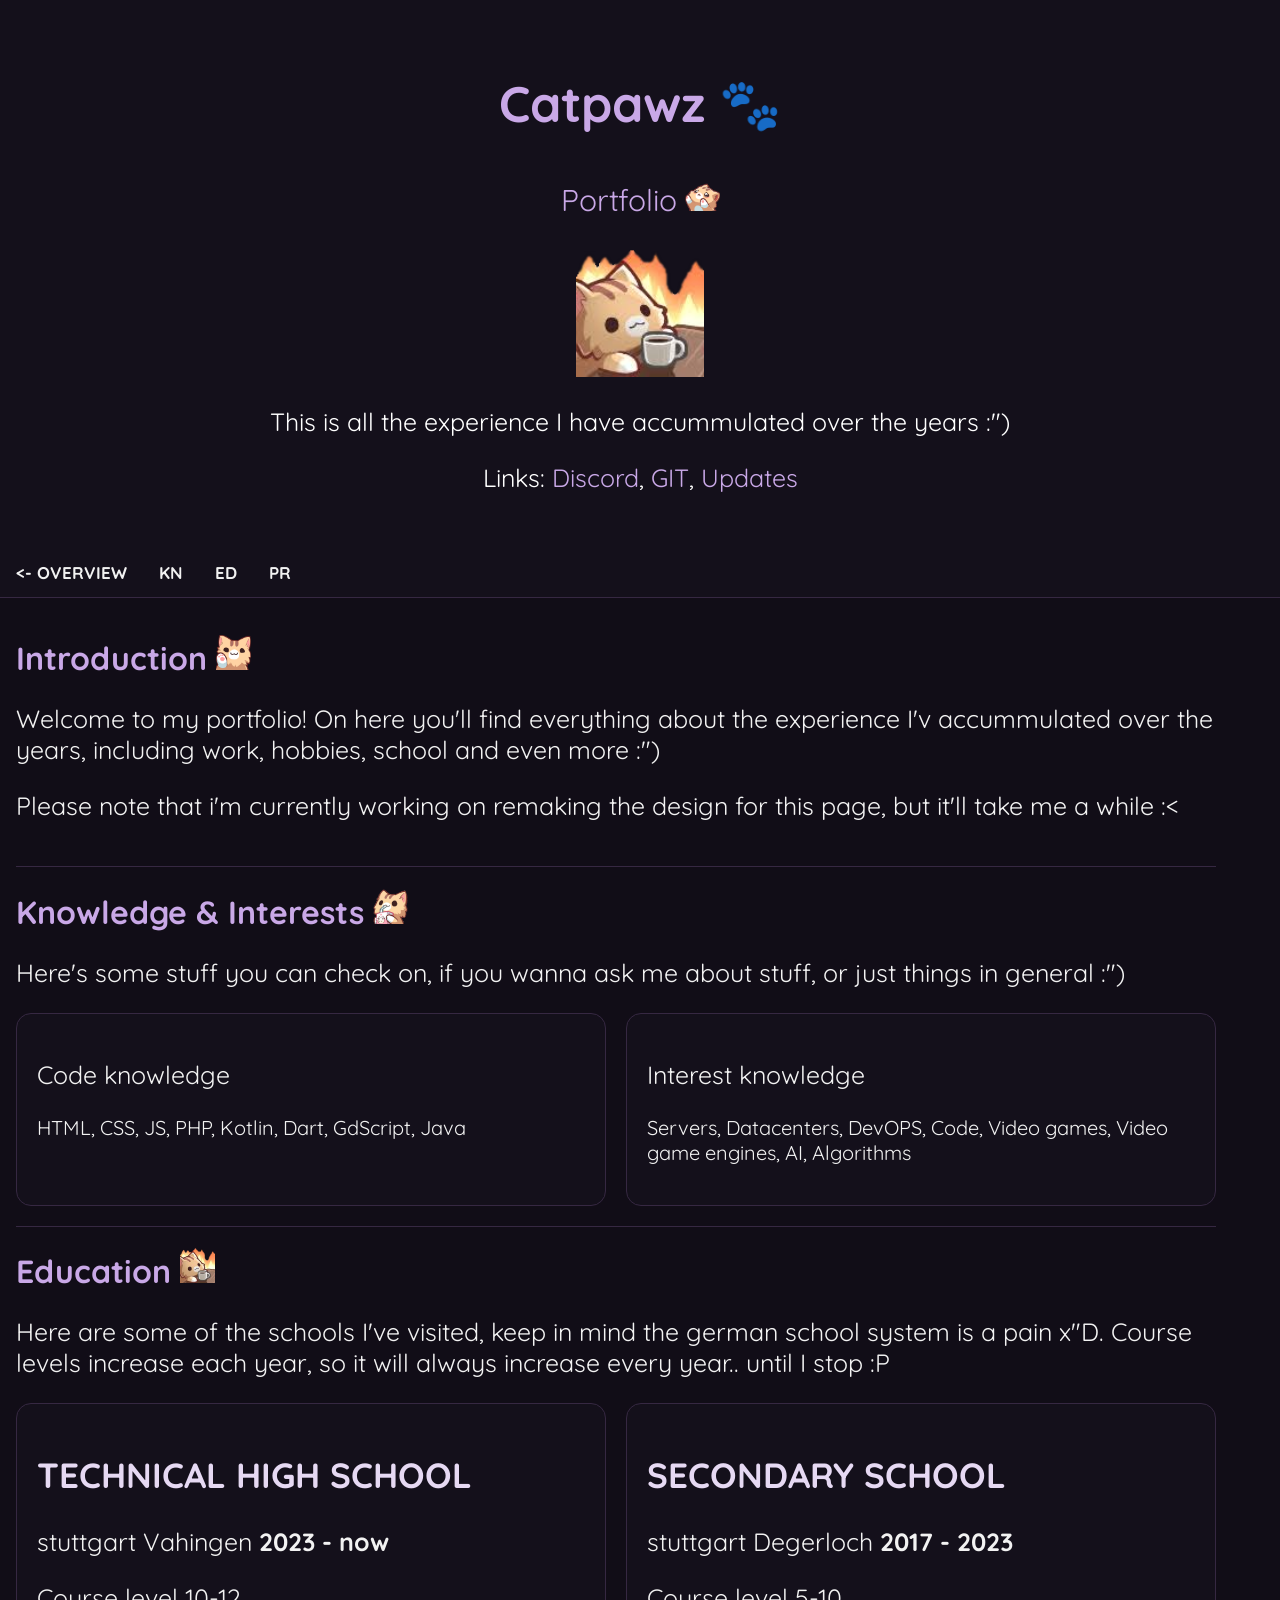
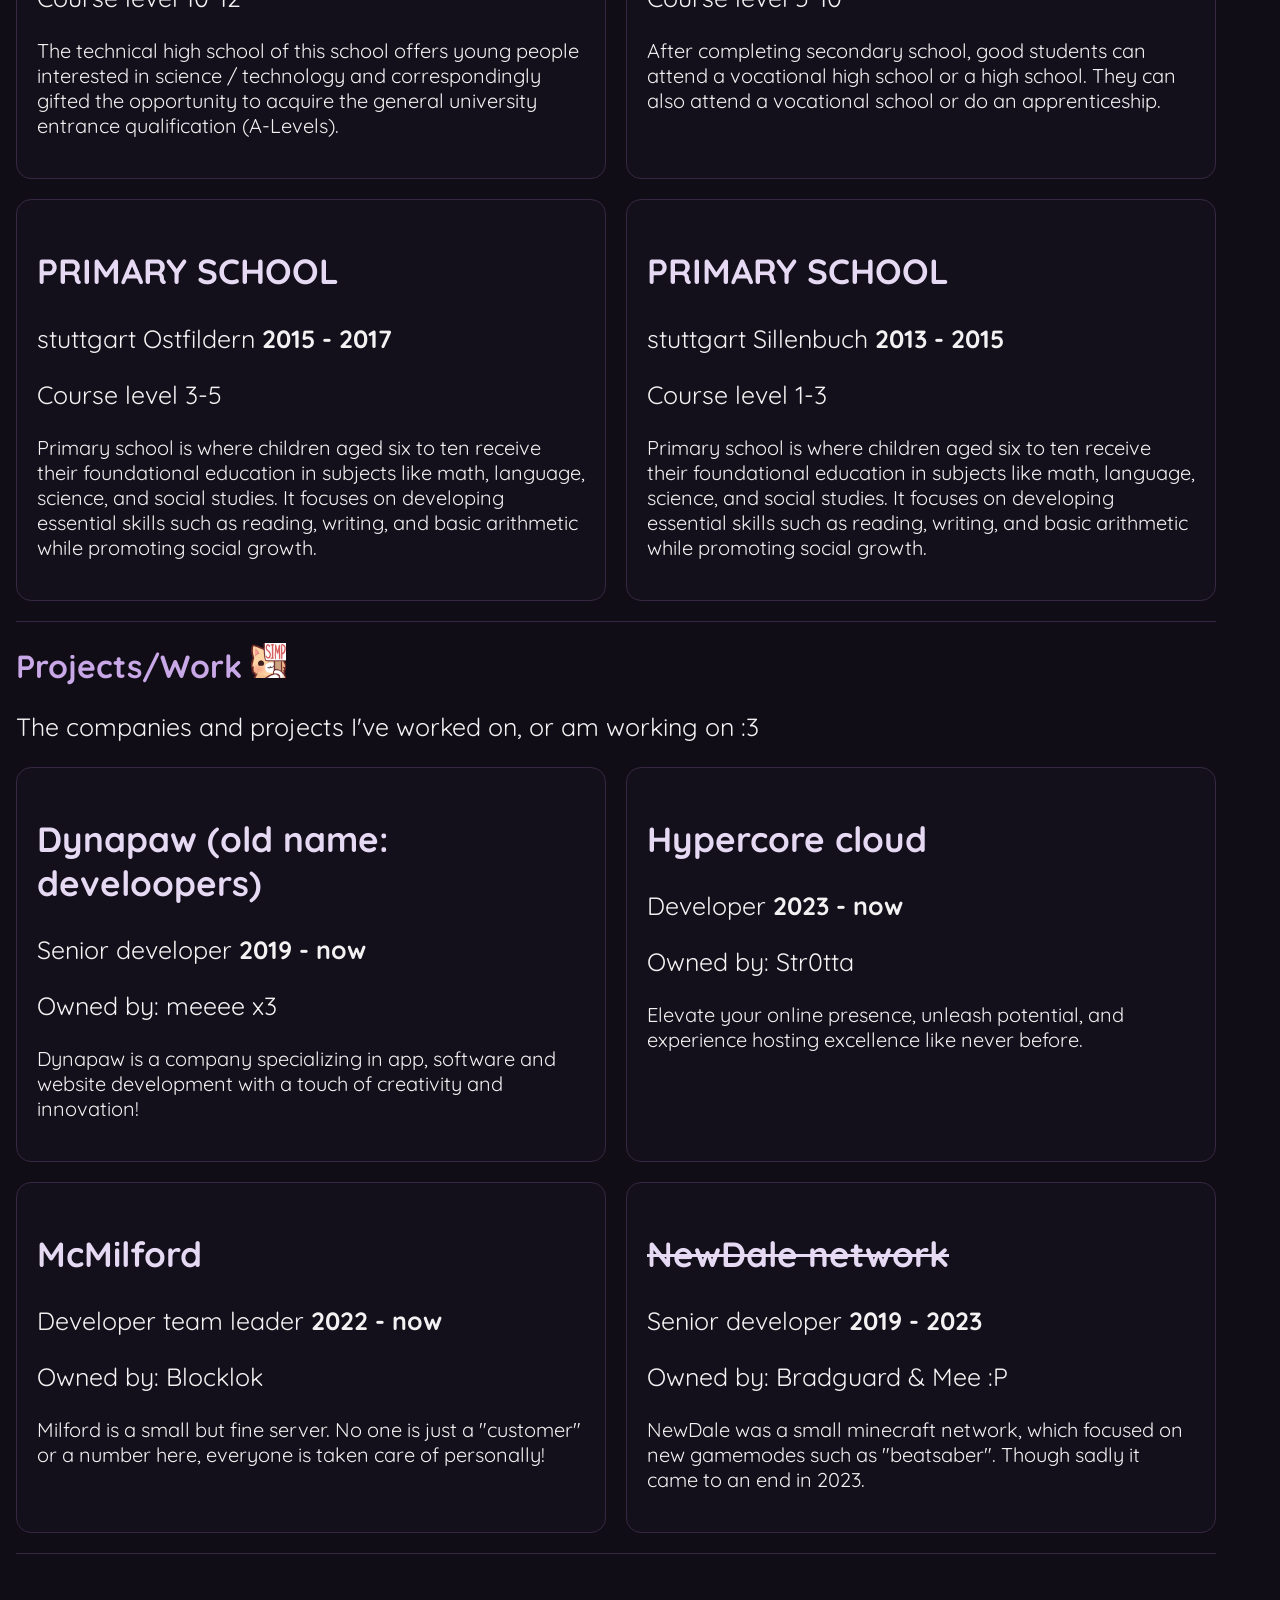
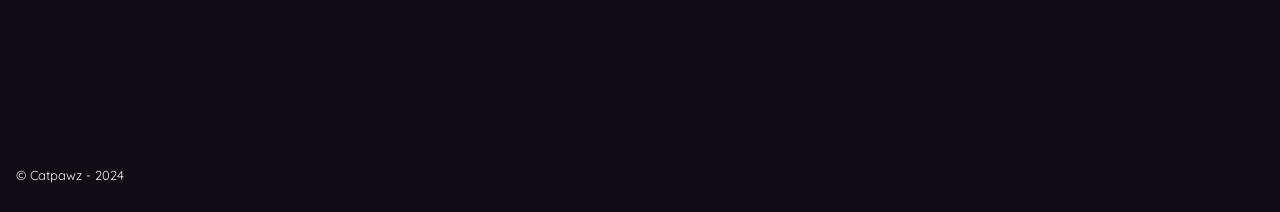
==== portfolio/index.html @ 8d4cea95 "Style changes and additions to the portfolio page" ====
<!DOCTYPE html>
<html lang="en">

<head>
    <title>Catpawz | PORTFOLIO</title>
    <link rel="preconnect" href="https://fonts.googleapis.com">
    <link rel="preconnect" href="https://fonts.gstatic.com" crossorigin>
    <link href="https://fonts.googleapis.com/css2?family=Quicksand:wght@300..700&display=swap" rel="stylesheet">
    <link rel="stylesheet" href="style.css" type="text/css">
    <link rel="icon" href="nekopack/neko_fire.png">
    <meta charset="utf-8">
    <meta name="viewport" content="width=device-width, initial-scale=1.0">

    <meta name="description"
    content="This is all the experience I have accummulated over the years :")">
    <meta name="author" content="Catpawz">
    <meta content="#A443D1" data-react-helmet="true" name="theme-color">
    <meta property="og:image" content="https://info.catpawz.eu/nekopack/neko_fire.png">
</head>

<body>
    <div class="header">
        <h2 style="font-size: 50px;color: #c9a8e7;">Catpawz 🐾</h2>
        <p style="font-size: 30px;color: #c9a8e7;">Portfolio <img class="emoji2" src="nekopack/neko_hug.png"/></p>
        <img src="nekopack/neko_fire.png"/>
        <p style="font-size: 25px;">This is all the experience I have accummulated over the years :")</p>
            <p>Links: <a href="https://discord.com/users/852891077097947156" target="_blank">Discord</a>, <a href="https://git.dynapaw.eu/fluffy_yumi/profiles" target="_blank">GIT</a>, <a
                href="https://t.me/catpawz_updates" target="_blank">Updates</a></p>
    </div>

    <div id="navbar">
        <a href="https://catpawz.eu"><b><- OVERVIEW</b></a>
        <a href="#interests"><b>KN</b></a>
        <a href="#education"><b>ED</b></a>
        <a href="#projects"><b>PR</b></a>
    </div>

    <div class="content">
        <div class="container bbottom animate__animated animate__fadeIn" id="intro" style="padding-bottom: 20px;">
            <h1>Introduction <img class="emoji2" src="nekopack/neko_hi.png"/></h1>
            <p>Welcome to my portfolio! On here you'll find everything about the experience I'v accummulated over the years, including work, hobbies, school and even more :")</p>
            <p>Please note that i'm currently working on remaking the design for this page, but it'll take me a while :<</p>
        </div>

        <div class="container bbottom animate__animated animate__fadeIn" id="interests" style="padding-bottom: 20px;">
            <h1>Knowledge & Interests <img class="emoji2" src="nekopack/neko_drink.png"/></h1>
            <p>Here's some stuff you can check on, if you wanna ask me about stuff, or just things in general :")</p>
            <div class="grid-container">
                <div class="grid-item">
                    <p>Code knowledge</p>
                    <p style="font-size: 20px;">HTML, CSS, JS, PHP, Kotlin, Dart, GdScript, Java</p>
                </div>
                <div class="grid-item">
                    <p>Interest knowledge</p>
                    <p style="font-size: 20px;">Servers, Datacenters, DevOPS, Code, Video games, Video game engines, AI, Algorithms</p>
                </div>
            </div>
        </div>

        <div class="container bbottom animate__animated animate__fadeIn" id="education" style="padding-bottom: 20px;">
            <h1>Education <img class="emoji2" src="nekopack/neko_fire.png"/></h1>
            <p>Here are some of the schools I've visited, keep in mind the german school system is a pain x"D. Course levels increase each year, so it will always increase every year.. until I stop :P</p>
            <div class="grid-container">
                <div class="grid-item">
                    <h2 style="font-size: 35px;color: #e6d9f3;">TECHNICAL HIGH SCHOOL</h2>
                    <p>stuttgart Vahingen <b>2023 - now</b></p>
                    <p>Course level 10-12</p>
                    <p style="font-size: 20px;">The technical high school of this school offers young people interested in science / technology and correspondingly gifted the opportunity to acquire the general university entrance qualification (A-Levels).</p>
                </div>
                <div class="grid-item">
                    <h2 style="font-size: 35px;color: #e6d9f3;">SECONDARY SCHOOL</h2>
                    <p>stuttgart Degerloch <b>2017 - 2023</b></p>
                    <p>Course level 5-10</p>
                    <p style="font-size: 20px;">After completing secondary school, good students can attend a vocational high school or a high school. They can also attend a vocational school or do an apprenticeship.</p>
                </div>
                <div class="grid-item">
                    <h2 style="font-size: 35px;color: #e6d9f3;">PRIMARY SCHOOL</h2>
                    <p>stuttgart Ostfildern <b>2015 - 2017</b></p>
                    <p>Course level 3-5</p>
                    <p style="font-size: 20px;">
                        Primary school is where children aged six to ten receive their foundational education in subjects like math, language, science, and social studies. It focuses on developing essential skills such as reading, writing, and basic arithmetic while promoting social growth.</p>
                </div>
                <div class="grid-item">
                    <h2 style="font-size: 35px;color: #e6d9f3;">PRIMARY SCHOOL</h2>
                    <p>stuttgart Sillenbuch <b>2013 - 2015</b></p>
                    <p>Course level 1-3</p>
                    <p style="font-size: 20px;">
                        Primary school is where children aged six to ten receive their foundational education in subjects like math, language, science, and social studies. It focuses on developing essential skills such as reading, writing, and basic arithmetic while promoting social growth.</p>
                </div>
            </div>
        </div>

        <div class="container bbottom animate__animated animate__fadeIn" id="projects" style="padding-bottom: 20px;">
            <h1>Projects/Work <img class="emoji2" src="nekopack/neko_simp.png"/></h1>
            <p>The companies and projects I've worked on, or am working on :3</p>
            <div class="grid-container">
                <div class="grid-item">
                    <h2 style="font-size: 35px;color: #e6d9f3;">Dynapaw (old name: develoopers)</h2>
                    <p>Senior developer <b>2019 - now</b></p>
                    <p>Owned by: meeee x3</p>
                    <p style="font-size: 20px;">Dynapaw is a company specializing in app, software and website development with a touch of creativity and innovation!</p>
                </div>
                <div class="grid-item">
                    <h2 style="font-size: 35px;color: #e6d9f3;">Hypercore cloud</h2>
                    <p>Developer <b>2023 - now</b></p>
                    <p>Owned by: Str0tta</p>
                    <p style="font-size: 20px;">Elevate your online presence, unleash potential, and experience hosting excellence like never before.</p>
                </div>
                <div class="grid-item">
                    <h2 style="font-size: 35px;color: #e6d9f3;">McMilford</h2>
                    <p>Developer team leader <b>2022 - now</b></p>
                    <p>Owned by: Blocklok</p>
                    <p style="font-size: 20px;">Milford is a small but fine server. No one is just a "customer" or a number here, everyone is taken care of personally!</p>
                </div>
                <div class="grid-item">
                    <h2 style="font-size: 35px;color: #e6d9f3;"><s>NewDale network</s></h2>
                    <p>Senior developer <b>2019 - 2023</b></p>
                    <p>Owned by: Bradguard & Mee :P</p>
                    <p style="font-size: 20px;">NewDale was a small minecraft network, which focused on new gamemodes such as "beatsaber". Though sadly it came to an end in 2023.</p>
                </div>
            </div>
        </div>

        <div class="space"></div>
        <p style="font-size: 13px;">© Catpawz - 2024</p>
    </div>
</body>
<script>
    window.onscroll = function () { myFunction() };

    var navbar = document.getElementById("navbar");
    var sticky = navbar.offsetTop;

    function myFunction() {
        if (window.pageYOffset >= sticky) {
            navbar.classList.add("sticky")
        } else {
            navbar.classList.remove("sticky");
        }
    }
</script>

</html>
---- portfolio/style.css ----
body {
    background-color: #110d17;
    font-family: Quicksand, monospace;
    margin: 0px;
    padding: 0px;
    color: #f2f2f2;
}

.header {
    background-color: #14101b;
    padding: 30px;
    text-align: center;
    color: #fff;
  }
  
  #navbar {
    overflow: hidden;
    background-color: #14101b;
    border-bottom: 1px solid #362842;
  }
  
  #navbar a {
    float: left;
    display: block;
    color: #f2f2f2;
    text-align: center;
    padding: 14px 16px;
    text-decoration: none;
    font-size: 17px;
    transition: 0.5s;
  }
  
  #navbar a:hover {
    background-color: #522b5c;
    color: white;
    transition: 0.5s;
  }
  
  #navbar a.active {
    background-color: #522b5c;
    color: white;
    transition: 0.5s;
  }
  
  .content {
    padding: 16px;
  }
  
  .sticky {
    position: fixed;
    top: 0;
    width: 100%;
  }
  
  .sticky + .content {
    padding-top: 60px;
  }

  ::-moz-selection { /* Code for Firefox */
    color: #d494f8;
    background: #2d2038
    }
    
    ::selection {
      color: #d494f8;
      background: #2d2038
    }

    p {
        font-size: 25px;
    }

    h1,h2,h3,h4,h5,h6 {
        color: #c9a8e7;
    }

    li {
        font-size: 22px;
    }

    .container {
        max-width: 1200px;
    }

    .bbottom {
        border-bottom: 1px solid #362842;
    }

    .bbottom2 {
      border-bottom: 3px solid #483657;
  }

  .btop2 {
    border-top: 3px solid #483657;
}

    .emoji{
        max-height: 20px;
    }

    .emoji2{
        max-height: 35px;
    }

    .space {
        height: 200px;
    }

    a{
        text-decoration: none;
        color: #c9a8e7;
        transition: 0.5s;
    }

    a:hover{
        text-decoration: none;
        color: #815aa5;
        transition: 0.5s;
    }

    li.biglist{
        margin: 5px;
    }

    .btn {
      border-radius: 20px;
      border: 1px solid #d494f8;
      padding-left: 20px;
      padding-right: 20px;
      padding-top: 3px;
      padding-bottom: 3px;
    }

    .grid-container {
      display: grid;
      grid-template-columns: repeat(auto-fit, minmax(400px, 1fr));
      grid-gap: 20px;
  }
  
  .grid-item {
      background-color: #14101b;
      padding: 20px;
      border-radius: 15px;
      border: 1px solid #362842;
      transition: 0.5s;
  }

  .grid-item:hover {
    background-color: #181320;
    padding: 20px;
    border-radius: 15px;
    border: 1px solid #514061;
    transition: 0.5s;
}
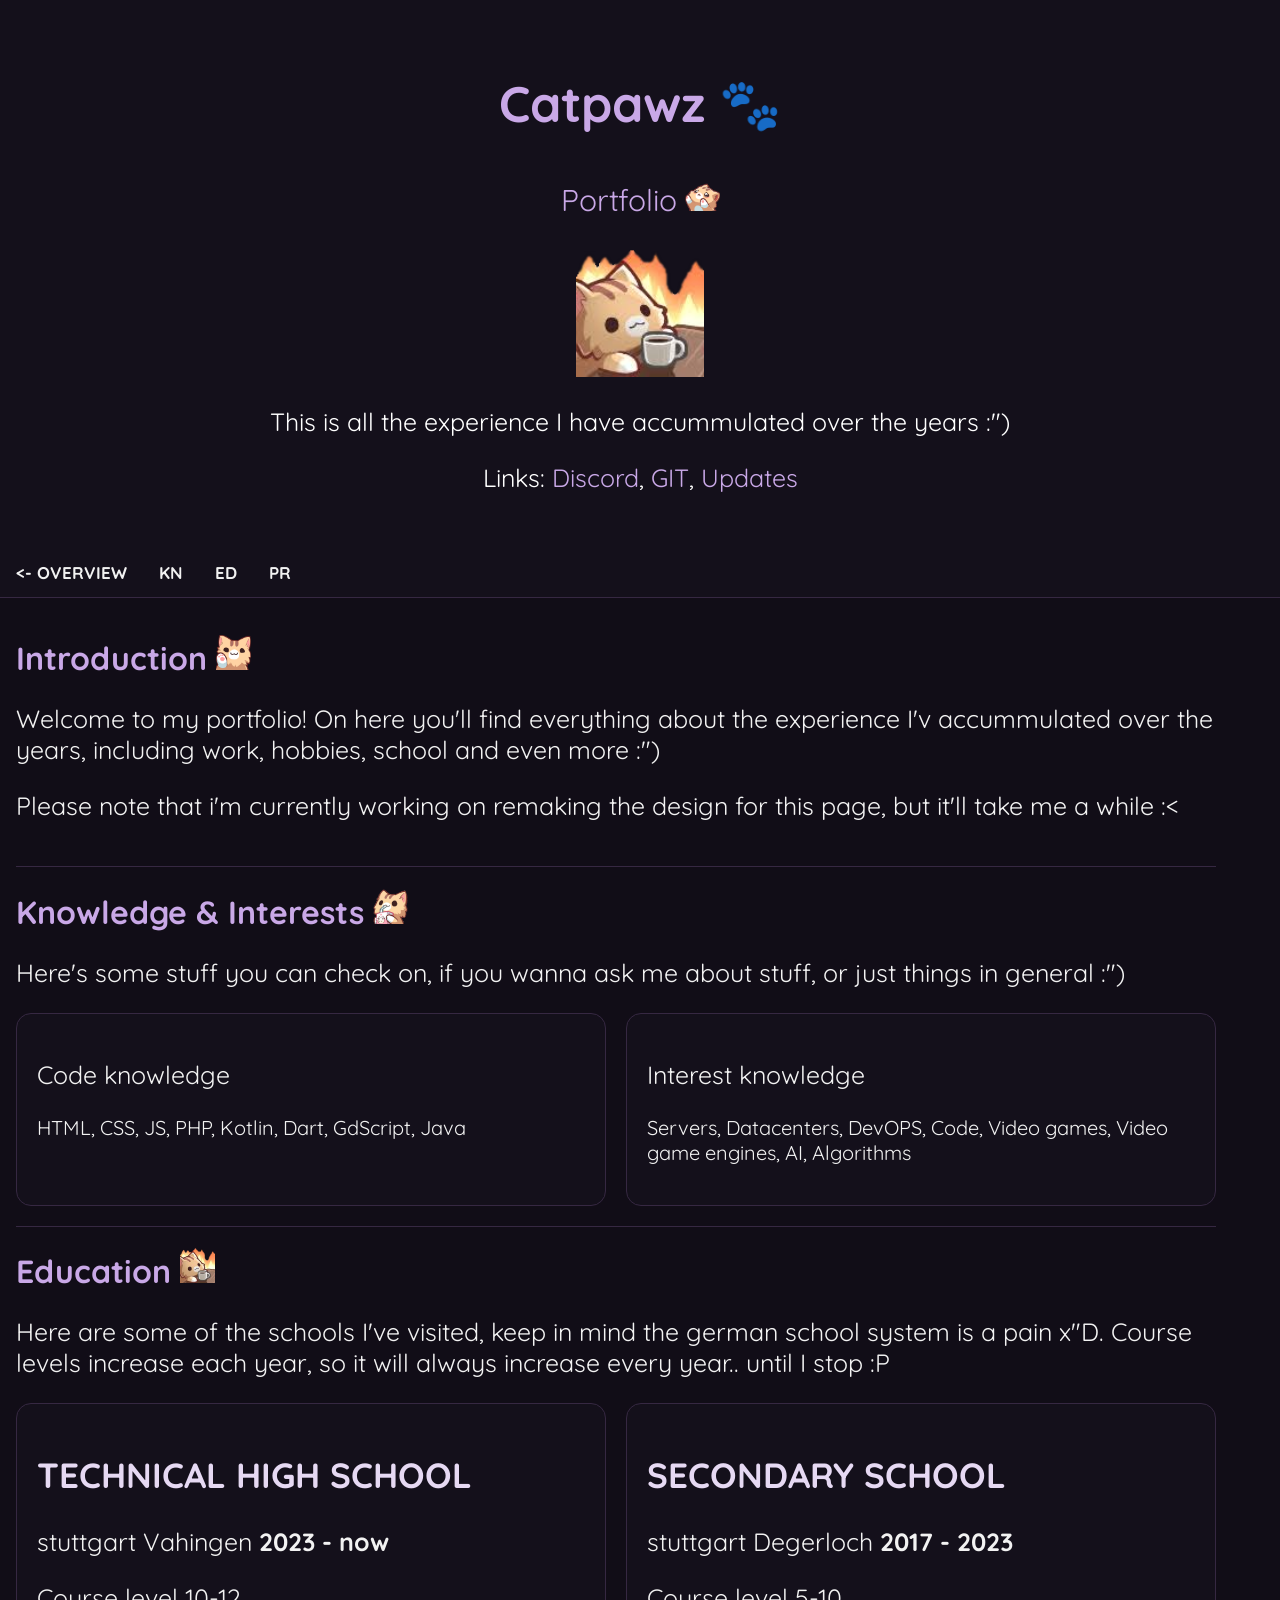
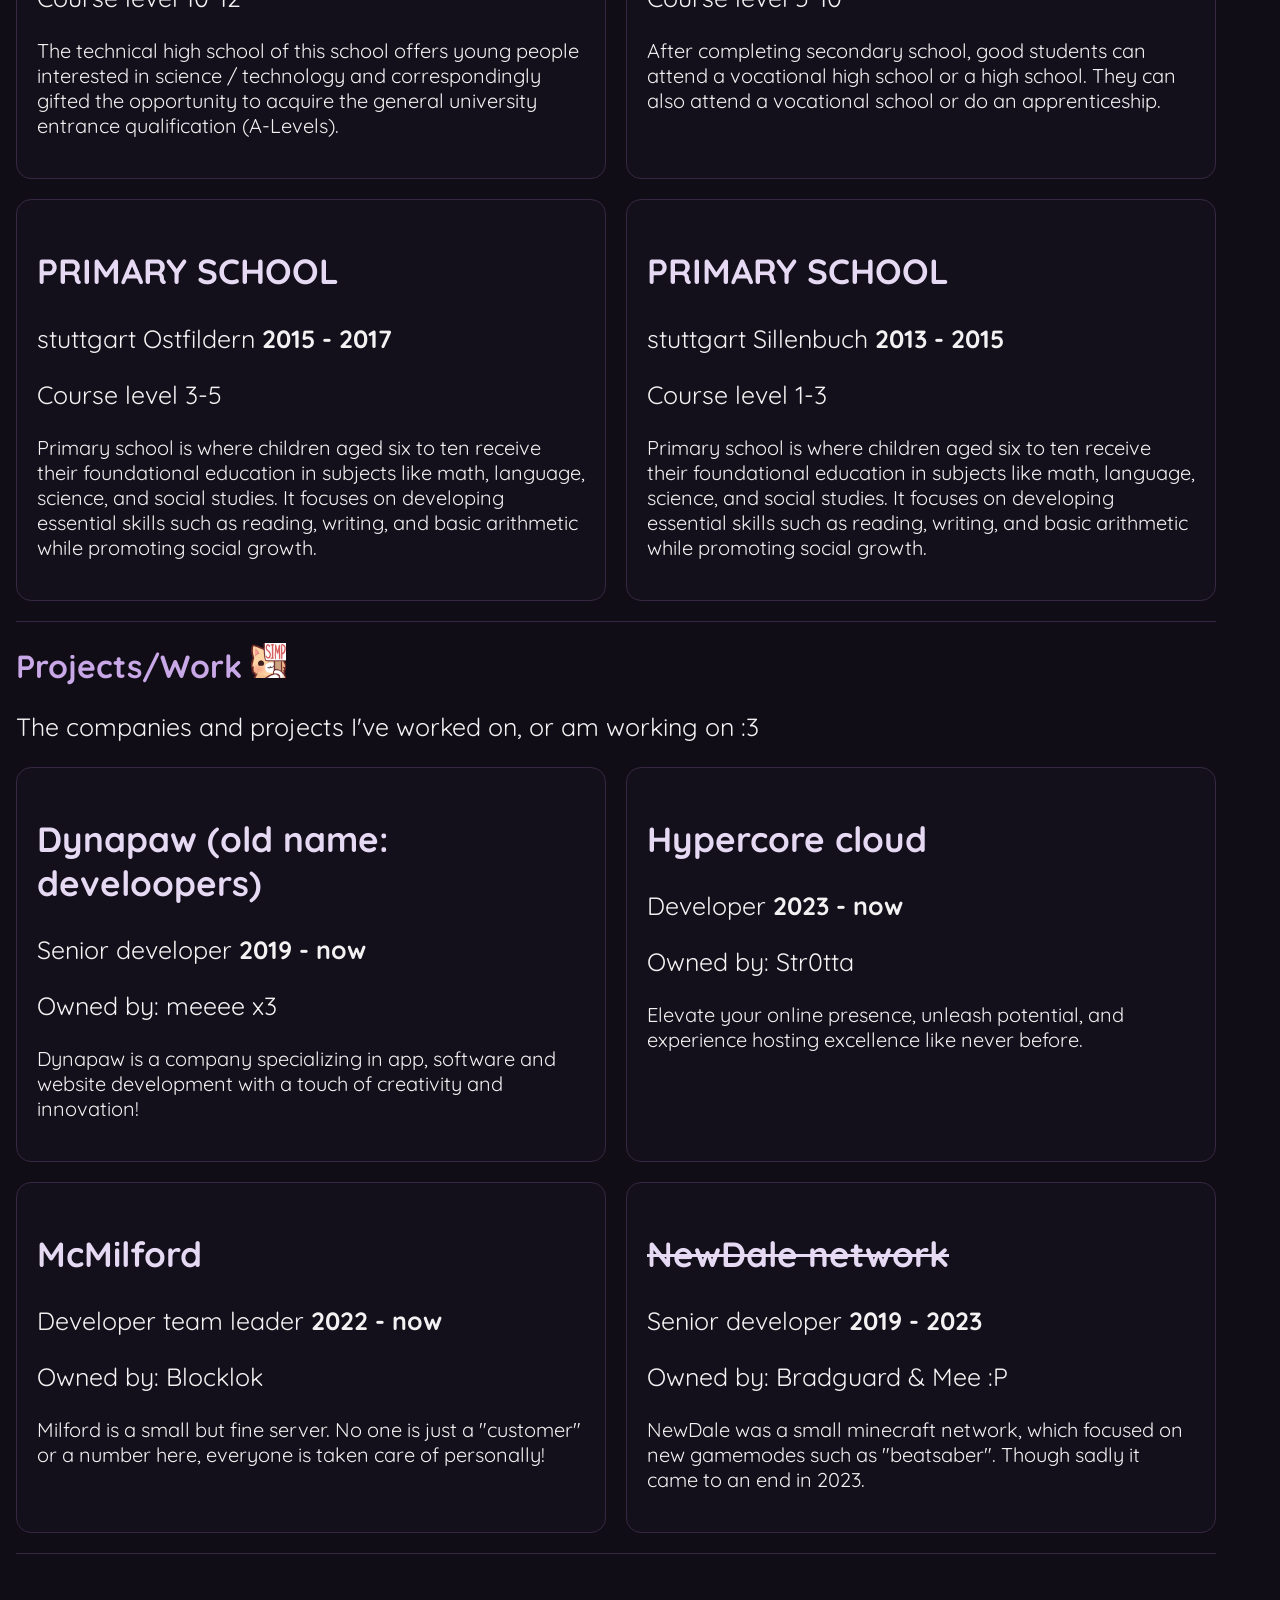
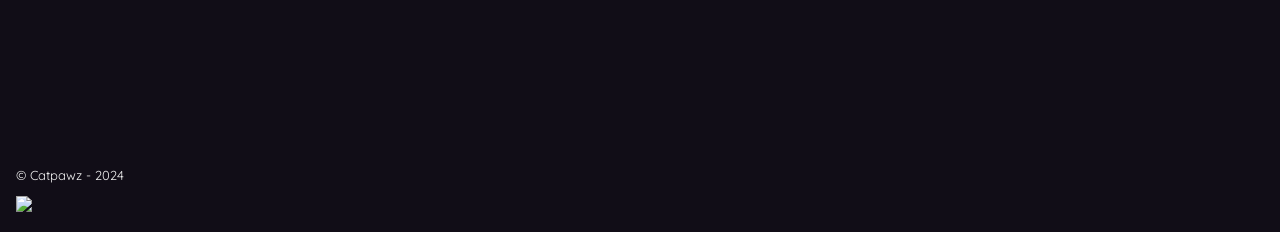
==== commit 43eb8761: "Added build status on footer of the page" ====
--- a/portfolio/index.html
+++ b/portfolio/index.html
@@ -123,6 +123,7 @@
 
         <div class="space"></div>
         <p style="font-size: 13px;">© Catpawz - 2024</p>
+        <a href='https://jenkins.hypercore-cloud.eu/job/Catpawz-profiles/'><img src='https://jenkins.hypercore-cloud.eu/buildStatus/icon?job=Catpawz-profiles'></a>
     </div>
 </body>
 <script>
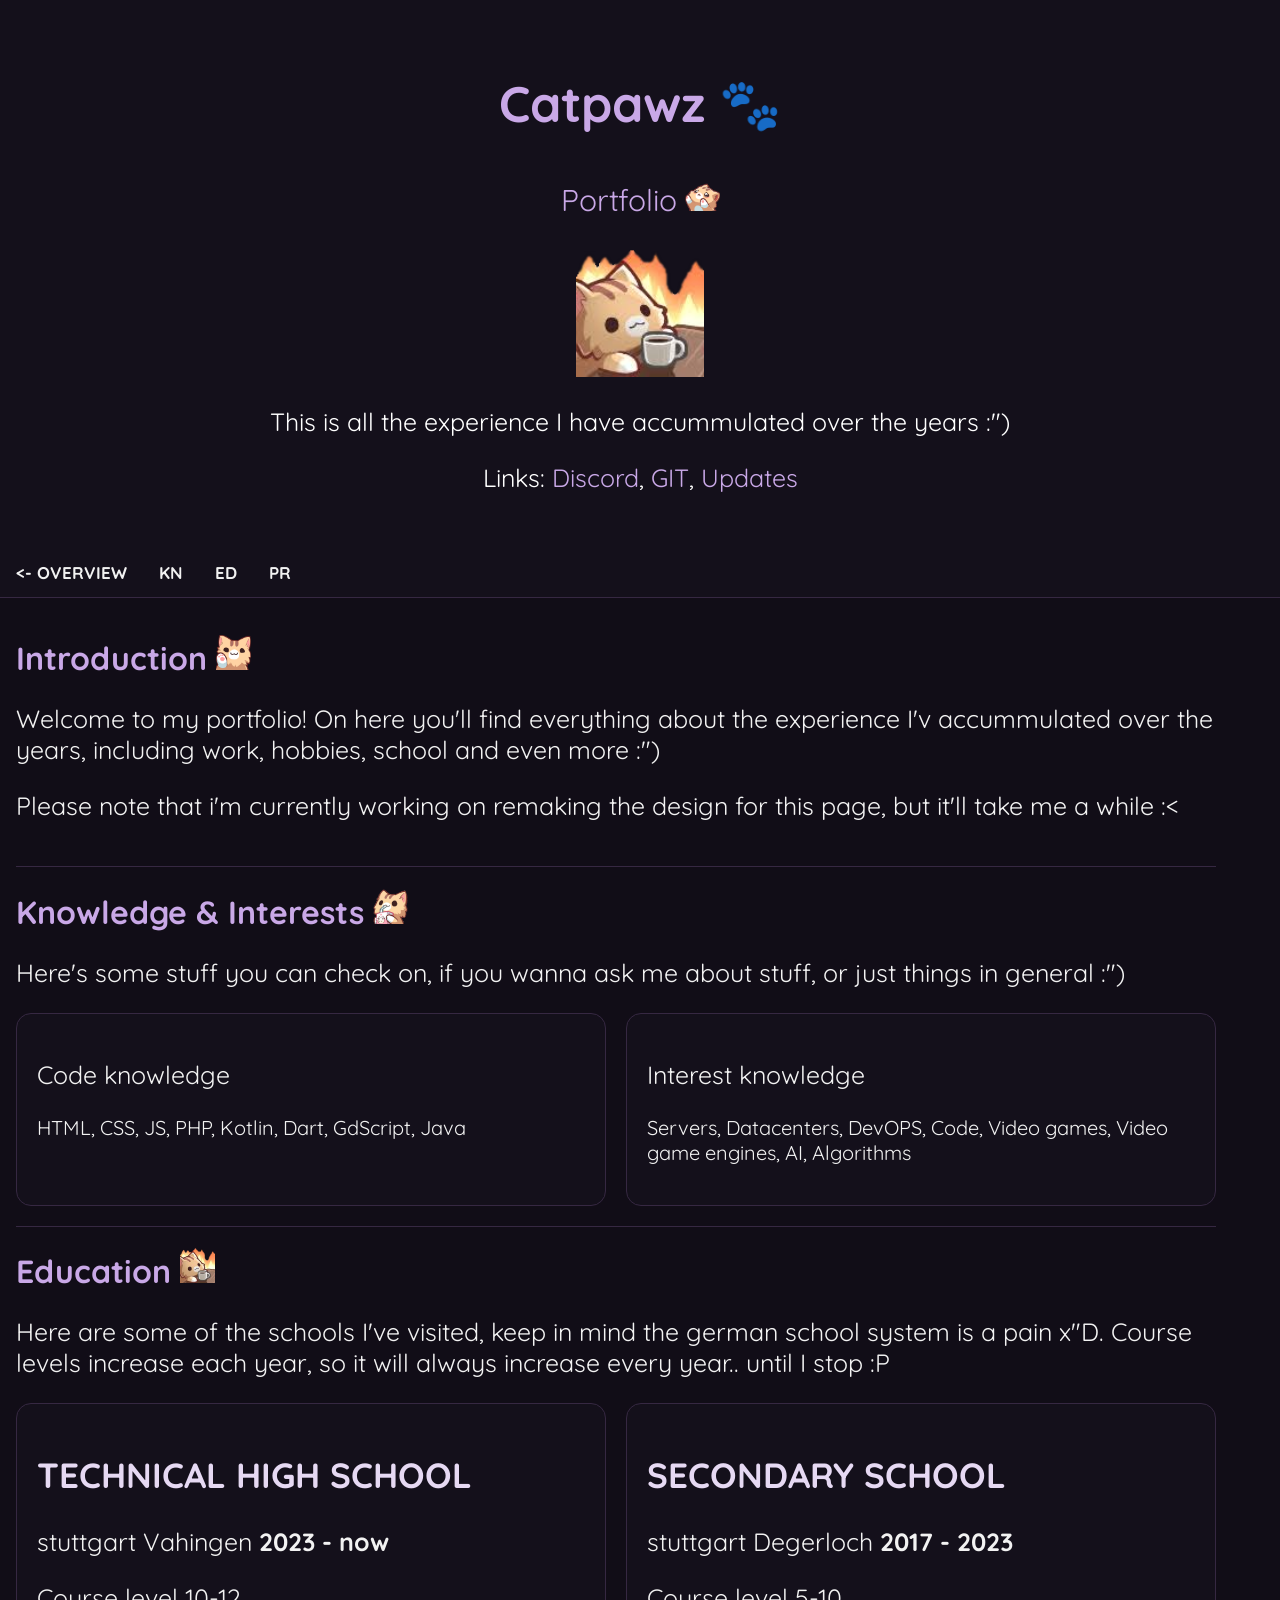
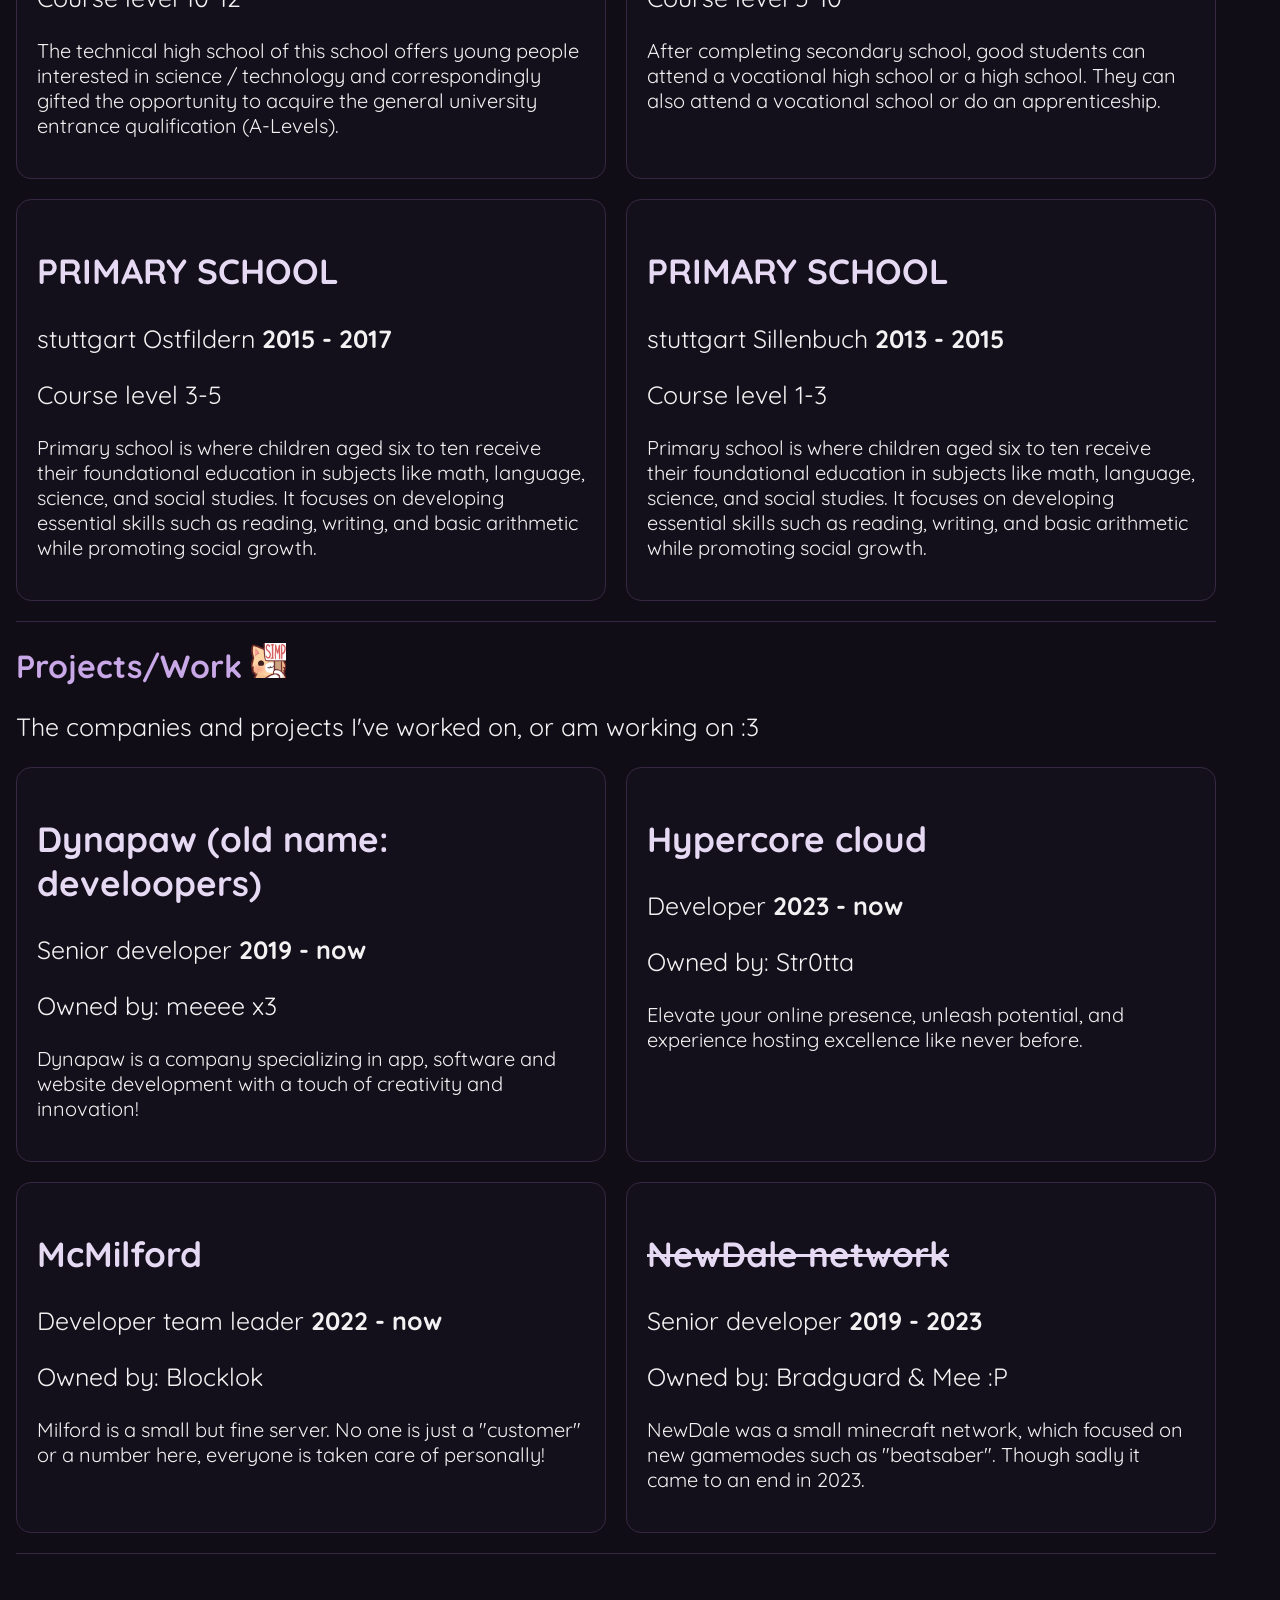
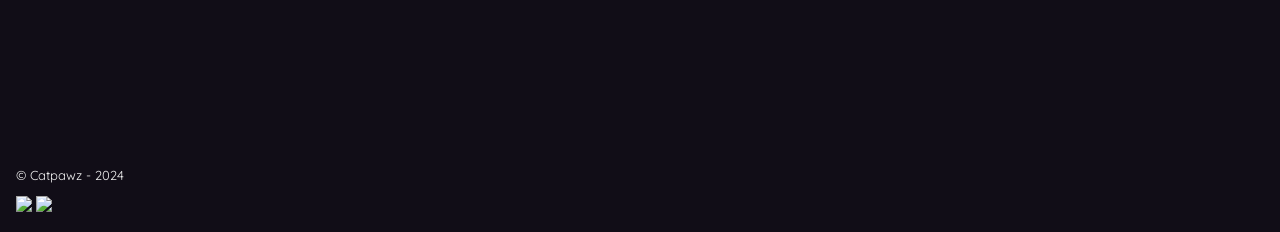
==== commit a266fab5: "Added uptime badges to all pages" ====
--- a/portfolio/index.html
+++ b/portfolio/index.html
@@ -124,6 +124,7 @@
         <div class="space"></div>
         <p style="font-size: 13px;">© Catpawz - 2024</p>
         <a href='https://jenkins.hypercore-cloud.eu/job/Catpawz-profiles/'><img src='https://jenkins.hypercore-cloud.eu/buildStatus/icon?job=Catpawz-profiles'></a>
+        <img src="https://status.dynapaw.eu/api/badge/8/uptime">
     </div>
 </body>
 <script>
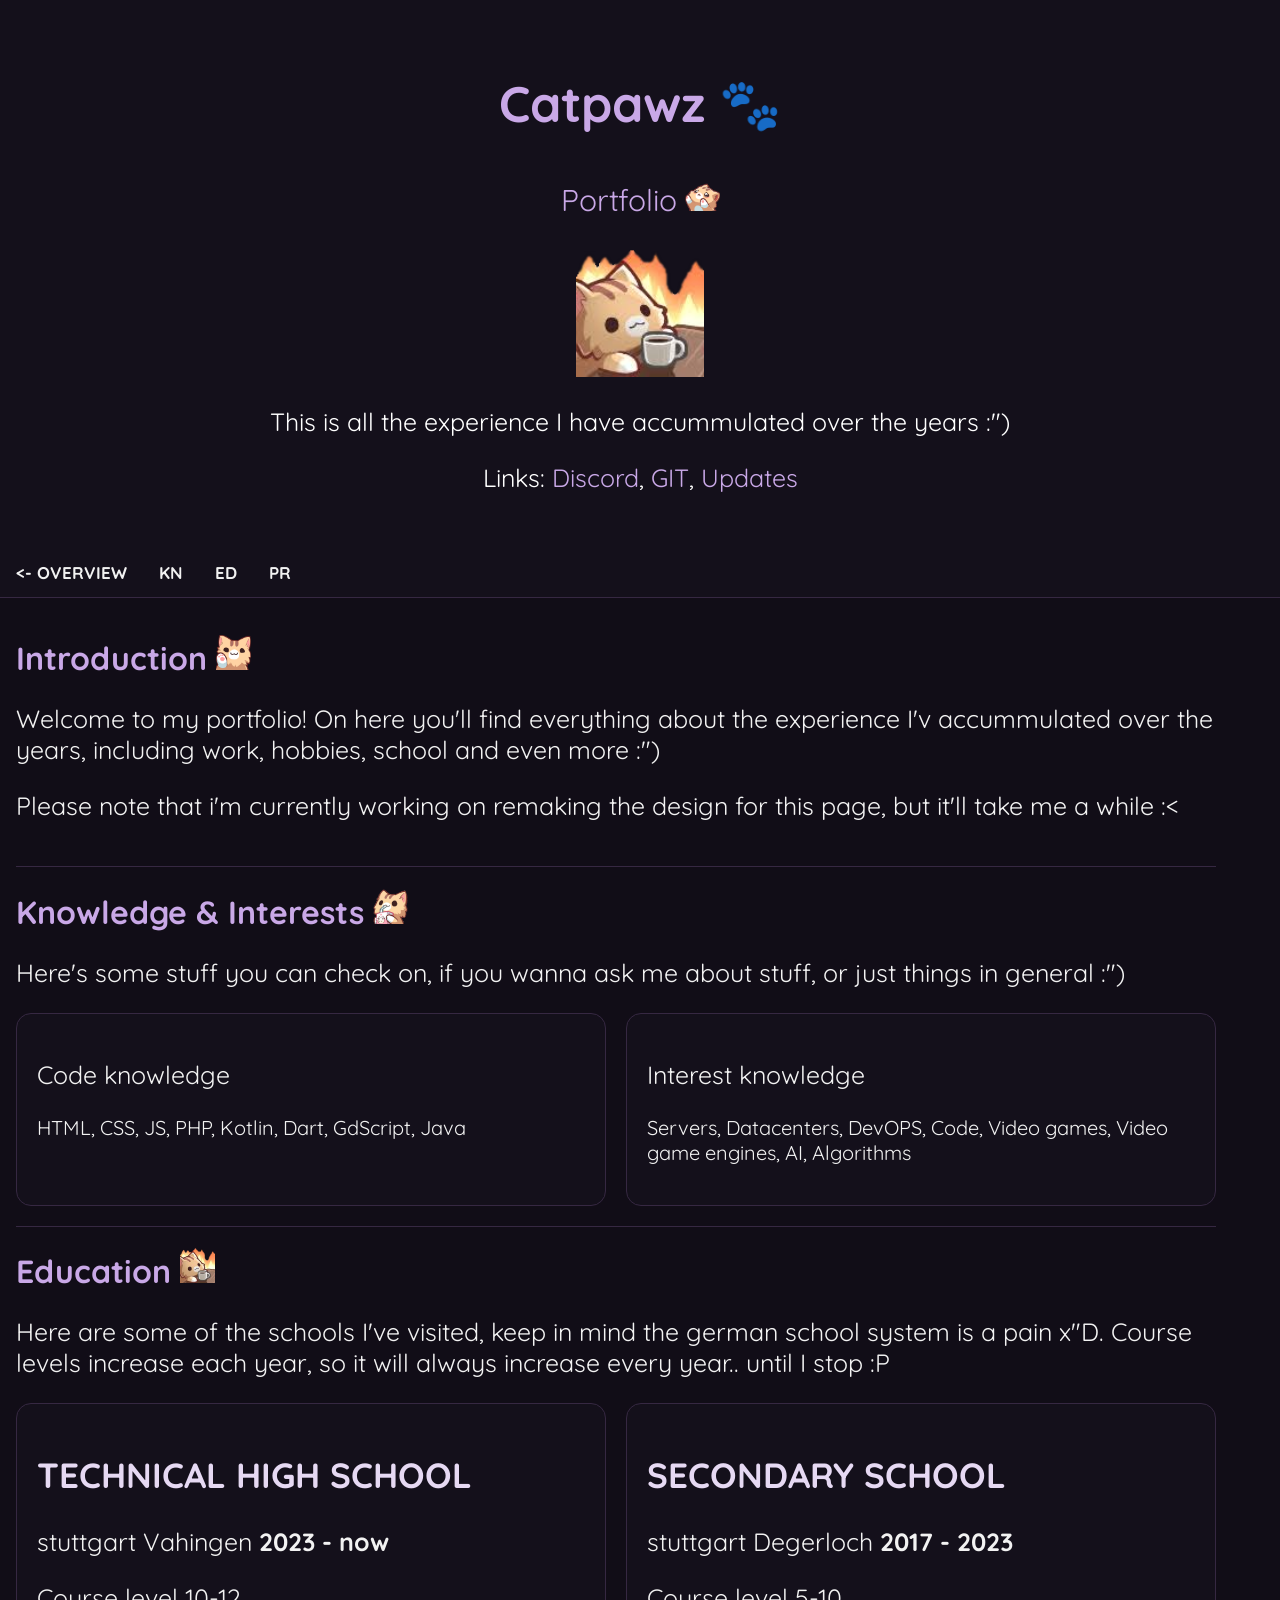
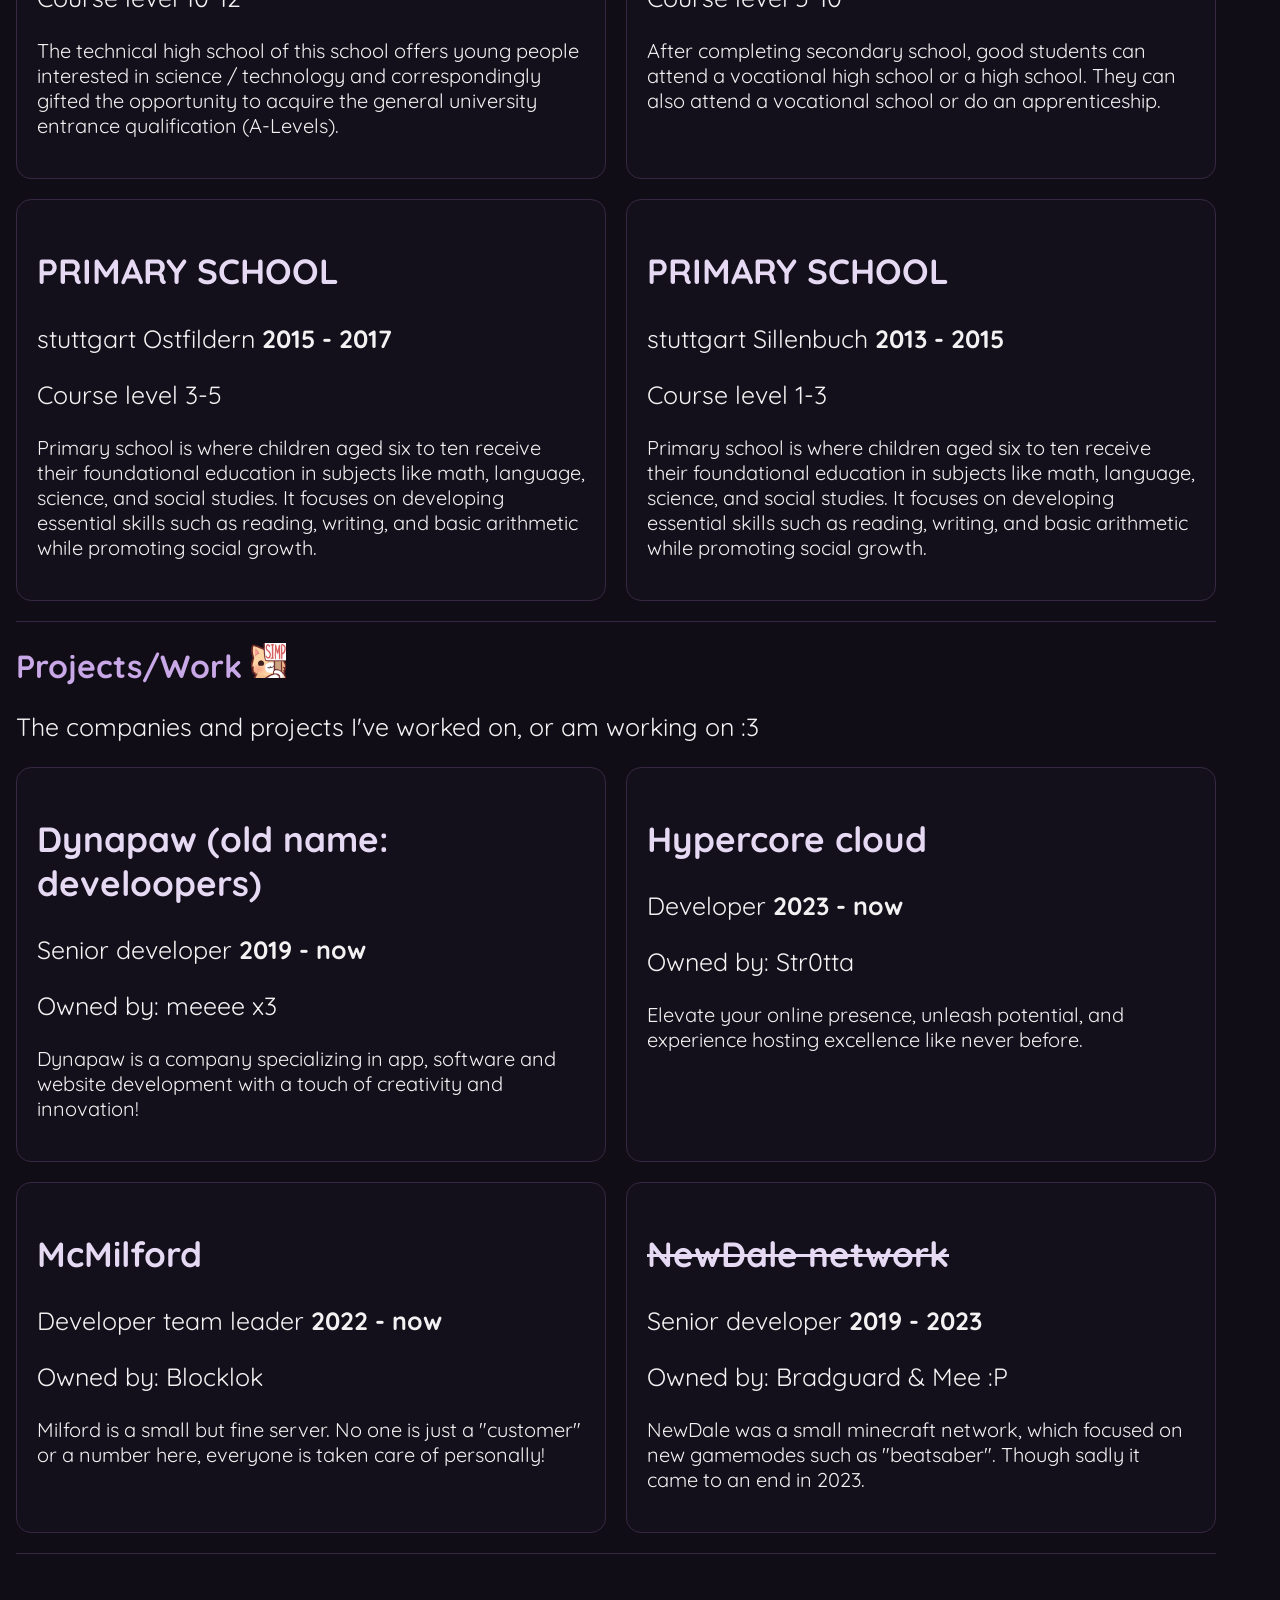
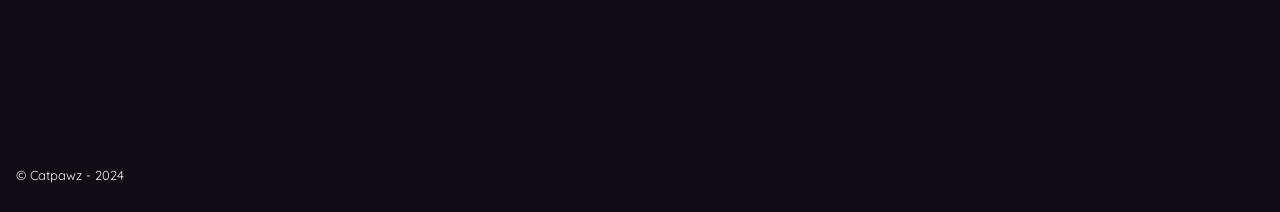
==== commit 4153123a: "removed matomo tracking, updated some dead links, updated some projects which are new, added decorat" ====
--- a/portfolio/index.html
+++ b/portfolio/index.html
@@ -1,3 +1,44 @@
+<!--
+                                                                                            
+  ,ad8888ba,                                                                                
+ d8"'    `"8b                ,d                                                             
+d8'                          88                                                             
+88             ,adPPYYba,  MM88MMM  8b,dPPYba,   ,adPPYYba,  8b      db      d8  888888888  
+88             ""     `Y8    88     88P'    "8a  ""     `Y8  `8b    d88b    d8'       a8P"  
+Y8,            ,adPPPPP88    88     88       d8  ,adPPPPP88   `8b  d8'`8b  d8'     ,d8P'    
+ Y8a.    .a8P  88,    ,88    88,    88b,   ,a8"  88,    ,88    `8bd8'  `8bd8'    ,d8"       
+  `"Y8888Y"'   `"8bbdP"Y8    "Y888  88`YbbdP"'   `"8bbdP"Y8      YP      YP      888888888  
+                                    88                                                      
+                                    88          
+
+⠀⠀⠀⠀⠀⠀⠀⠙⣿⣷⣄⠀⠀⠀⠀⠀⠀⠀⠀⠀⠀⠀⠀⠀⠀⠀⠀⠀⠀⠀⠀⠀⠀⠀⠀⠀⠀⠀⠀⠀⠀⠀
+⠀⠀⠀⠀⠀⠀⠀⠀⢺⣿⣿⡆⠀⠀⠀⠀⠀⠀⡀⠀⠀⠀⠀⠀⠀⠀⠀⠀⠀⠀⠀⠀⠀⠀⠀⠀⠀⠀⠀⠀⠀⠀
+⠀⠀⠀⠀⠀⠀⠀⠀⢸⣿⣿⡇⠀⠀⠀⠀⠀⠀⣾⢡⠀⠀⠀⠀⠀⠀⠀⠀⠀⠀⠀⢢⡀⠀⠀⠀⠀⠀⠀⠀⠀⠀
+⠀⠀⠀⠀⠀⠀⠀⠀⠈⣿⣿⣷⡦⠀⠀⠀⠀⢰⣿⣿⣷⠀⠀⠀⠀⠀⠀⠀⠀⠃⣠⣾⡇⠀⠀⠀⠀⠀⠀⠀⠀⠀ MROWWWWWWWWWWWWWWWWWw
+⠀⠀⠀⠀⠀⠀⠀⠀⠀⢻⣿⣿⣿⣆⠀⠀⠀⣾⣿⣿⣿⣷⠄⠀⠰⠤⣀⠀⠀⣴⣿⣿⡇⠀⠀⠀⠀⠀⠀⠀⠀⠀
+⠀⠀⠀⠀⠀⠀⠀⠀⠃⢺⣿⣿⣿⣿⡄⠀⠀⣿⣿⢿⣿⣿⣦⣦⣦⣶⣼⣭⣼⣿⣿⣿⠇⠀⠀⠀⠀⠀⠀⠀⠀⠀
+⠀⠀⠀⠀⠀⠀⠀⠀⠀⠈⢿⣿⣿⣿⣷⡆⠂⣿⣿⣞⣿⣿⣿⣿⣿⣿⣿⣿⣿⣿⣿⣿⡄⠀⠀⠀⠀⠀⠀⠀⠀⠀
+⠀⠀⠀⠀⠀⠀⠀⠀⠀⠈⢙⣿⣿⣿⣿⣷⠸⣿⣿⣿⣿⣿⣿⠟⠻⣿⣿⣿⣿⡿⣿⣿⣷⠀⠀⠀⠀⠀⠀⠀⠀⠀
+⠀⠀⠀⠀⠀⠀⠀⠀⠀⠀⠄⢿⣿⣿⣿⣿⡄⣿⣿⣿⣿⣿⣿⡀⢀⣿⣿⣿⣿⠀⢸⣿⣿⠅⠀⠀⠀⠀⠀⠀⠀⠀
+⠀⠀⠀⠀⠀⠀⠀⠀⠀⠀⠀⠸⣿⣿⣿⣿⣇⣿⣿⣿⣿⣿⣿⣿⣿⣿⣿⣿⣿⣿⣿⣿⣿⠁⠀⠀⠀⠀⠀⠀⠀⠀
+⠀⠀⠀⠀⠀⠀⠀⠀⠀⠀⠠⢐⣿⣿⣿⣿⣿⣿⣿⣿⣿⣿⣿⣿⣿⣿⣿⣿⣿⣿⣿⣿⡿⠀⠀⠀⠀⠀⠀⠀⠀⠀
+⠀⠀⠀⠀⠀⠀⠀⠀⠀⣀⣤⣿⣿⣿⣿⣿⣿⣿⣿⣿⣿⣿⣿⣿⣿⣿⣿⣿⣿⣿⣿⠟⠁⠀⠀⠀⠀⠀⠀⠀⠀⠀
+⠀⠀⠀⠀⠀⠀⠀⢀⣴⣾⣿⣿⣿⣿⣿⣿⣿⣿⣿⣿⣿⣿⣿⣿⣿⣿⣿⣿⣿⣿⣿⠀⠀⠀⠀⠀⠀⠀⠀⠀⠀⠀
+⠀⠀⠀⠀⠀⡀⣠⣾⣾⣿⣿⣿⣿⣿⣿⣿⣿⣿⣿⣿⣿⣿⣿⣿⣿⣿⣿⣿⣿⣿⣿⡔⠀⠀⠀⠀⠀⠀⠀⠀⠀⠀
+⠀⠀⠀⠀⠀⢁⣿⣿⣿⣿⣿⣿⣿⣿⣿⣿⣿⣿⣿⣿⣿⣿⣿⣿⣿⣿⣿⣿⣿⣿⣿⣿⣄⠀⠀⠀⠀⠀⠀⠀⠀⠀
+⠀⠀⠀⠀⠠⢸⣿⣿⣿⣿⣿⣿⣿⣿⣿⣿⣿⣿⣿⣿⣿⣿⣿⣿⣿⣿⣿⣿⣿⣿⣿⣿⣿⣄⠀⠀⠀⠀⠀⠀⠀⠀
+⠀⠀⠀⠀⣀⣶⣿⣿⣿⣿⣿⣿⣿⣿⣿⣿⣿⣿⣿⣿⣿⣿⣿⣿⣿⣿⣿⣿⣿⣿⣿⣿⣿⣿⡄⠀⠀⠀⠀⠀⠀⠀
+⠀⠀⠀⠀⣻⣿⣿⣿⣿⣿⡟⠋⠙⣿⣿⣿⣿⣿⣿⣿⣿⣿⣿⣿⣿⣿⡿⠙⢿⣿⣿⣿⣿⣿⣿⣄⠀⠀⠀⠀⠀⠀
+⠀⠀⠀⣿⣿⣿⣿⣿⡿⠋⠀⠀⠀⢿⣿⣿⣿⣿⣿⣿⠿⢿⡿⠛⠋⠁⠀⠀⠈⠻⣿⣿⣿⣿⣿⣿⣅⠀⠀⠀⠀⠀
+⠀⠀⠀⣿⣿⣿⣿⡟⠃⠀⠀⠀⠀⢸⣿⣿⣿⣿⣿⣿⡄⠀⠀⠀⠀⠀⠀⠀⠀⠀⠙⢻⣿⣿⣿⣿⣿⣤⡀⠀⠀⠀
+⠀⠜⢠⣿⣿⣿⣿⠀⠀⠀⠀⠀⠀⠀⢿⣿⣿⣿⣿⣿⣗⠀⠀⠀⠀⠀⠀⠀⠀⠀⠀⠀⢻⣿⣿⣿⣿⣿⣦⠄⣠⠀
+⠠⢸⣿⣿⣿⣿⣿⠀⠀⠀⠀⠀⠀⠀⢸⣿⣿⣿⣿⣿⣿⢀⠀⠀⠀⠀⠀⠀⠀⠀⠀⠀⠀⠘⣿⣿⣿⣿⣿⣿⣿⣿
+⠀⠛⣿⣿⣿⡿⠏⠀⠀⠀⠀⠀⠀⢳⣾⣿⣿⣿⣿⣿⣿⡶⠀⠀⠀⠀⠀⠀⠀⠀⠀⠀⠀⠀⠀⣿⣿⣿⣿⣿⣿⣿
+⠀⢨⠀⠉⠉⠀⠀⠀⠀⠀⠀⠀⠀⠙⣿⣿⡿⡿⠿⠛⠙⠁⠀⠀⠀⠀⠀⠀⠀⠀⠀⠀⠀⠀⠀⠹⠏⠉⠻⠿⠟⠁
+⠀⠀⠀⠀⠀⠀⠀⠀⠀⠀⠀⠀⠀⠀⠀⠈⠀⠀⠀⠀⠀⠀⠀⠀⠀⠀⠀⠀⠀⠀⠀⠀⠀⠀⠀⠀⠀⠀⠀⠀⠀⠀              
+            CODED WITH LOVE AND A LOT OF TIME FROM CATPAWZ
+            
+-->
 <!DOCTYPE html>
 <html lang="en">
 
@@ -24,8 +65,9 @@
         <p style="font-size: 30px;color: #c9a8e7;">Portfolio <img class="emoji2" src="nekopack/neko_hug.png"/></p>
         <img src="nekopack/neko_fire.png"/>
         <p style="font-size: 25px;">This is all the experience I have accummulated over the years :")</p>
-            <p>Links: <a href="https://discord.com/users/852891077097947156" target="_blank">Discord</a>, <a href="https://git.dynapaw.eu/fluffy_yumi/profiles" target="_blank">GIT</a>, <a
+            <p>Links: <a href="https://discord.com/users/852891077097947156" target="_blank">Discord</a>, <a href="https://github.com/catpawzz/Profiles" target="_blank">GIT</a>, <a
                 href="https://t.me/catpawz_updates" target="_blank">Updates</a></p>
+                <script type='text/javascript' src='https://storage.ko-fi.com/cdn/widget/Widget_2.js'></script><script type='text/javascript'>kofiwidget2.init('Support Me on Ko-fi', '#aa6fb3', 'N4N2FINT7');kofiwidget2.draw();</script> 
     </div>
 
     <div id="navbar">
@@ -123,8 +165,6 @@
 
         <div class="space"></div>
         <p style="font-size: 13px;">© Catpawz - 2024</p>
-        <a href='https://jenkins.hypercore-cloud.eu/job/Catpawz-profiles/'><img src='https://jenkins.hypercore-cloud.eu/buildStatus/icon?job=Catpawz-profiles'></a>
-        <img src="https://status.dynapaw.eu/api/badge/8/uptime">
     </div>
 </body>
 <script>
